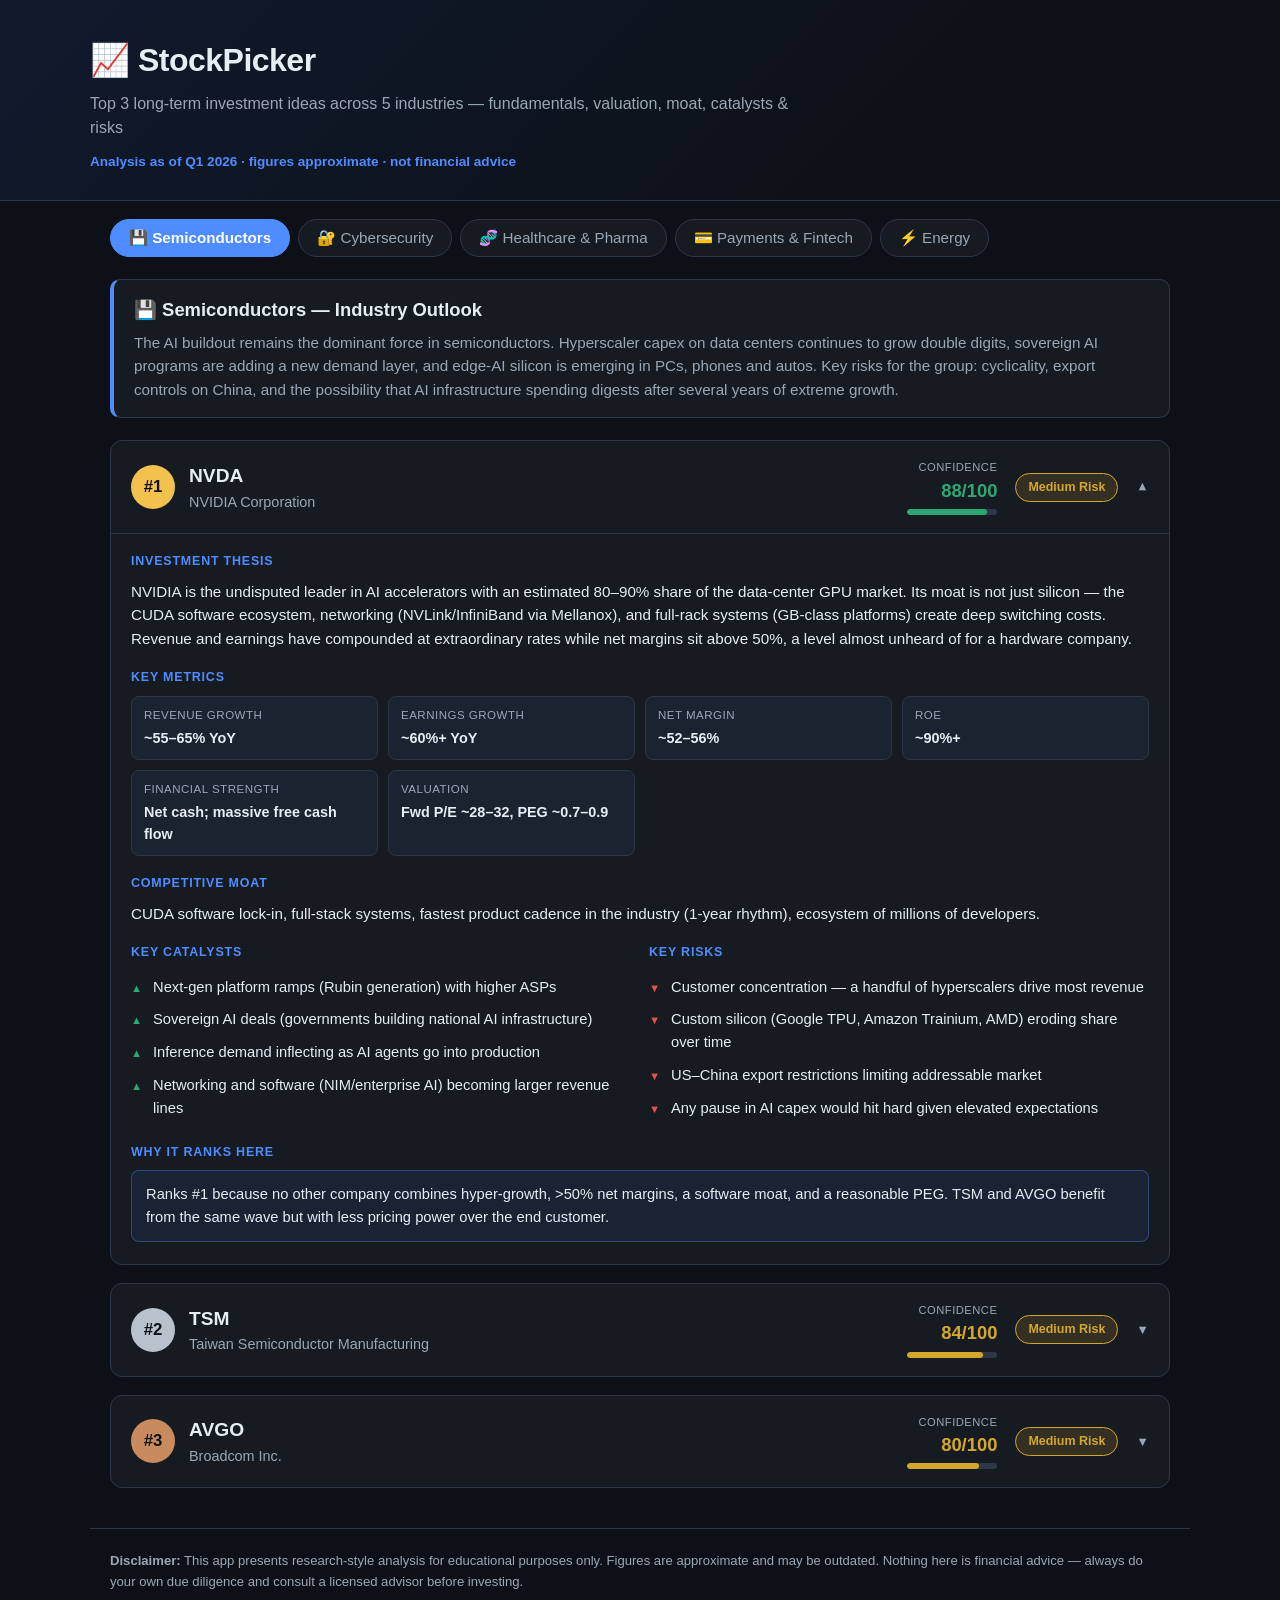
==== index.html @ 44c079ea "Build StockPicker app: top 3 stocks across 5 industries Zero-dependency web dashboard presenting equ" ====
<!DOCTYPE html>
<html lang="en">
<head>
  <meta charset="UTF-8" />
  <meta name="viewport" content="width=device-width, initial-scale=1.0" />
  <title>StockPicker — Top 3 Stocks by Industry</title>
  <link rel="stylesheet" href="styles.css" />
</head>
<body>
  <header class="header">
    <div class="header-inner">
      <h1>📈 StockPicker</h1>
      <p class="tagline">Top 3 long-term investment ideas across 5 industries — fundamentals, valuation, moat, catalysts &amp; risks</p>
      <p class="asof" id="asof"></p>
    </div>
  </header>

  <nav class="tabs" id="tabs" aria-label="Industries"></nav>

  <main id="main">
    <section class="industry-outlook" id="outlook"></section>
    <section class="cards" id="cards"></section>
  </main>

  <footer class="footer">
    <p><strong>Disclaimer:</strong> This app presents research-style analysis for educational purposes only.
    Figures are approximate and may be outdated. Nothing here is financial advice — always do your own
    due diligence and consult a licensed advisor before investing.</p>
  </footer>

  <script src="data.js"></script>
  <script src="app.js"></script>
</body>
</html>
---- styles.css ----
:root {
  --bg: #0d1117;
  --surface: #161b22;
  --surface-2: #1c2330;
  --border: #2d3748;
  --text: #e6edf3;
  --muted: #9aa7b4;
  --accent: #4f8cff;
  --green: #2ea872;
  --amber: #d4a72c;
  --red: #e5534b;
  --gold: #f2c14e;
  --silver: #b9c2cc;
  --bronze: #c98a5e;
}

* { box-sizing: border-box; margin: 0; padding: 0; }

body {
  background: var(--bg);
  color: var(--text);
  font-family: -apple-system, BlinkMacSystemFont, "Segoe UI", Roboto, Helvetica, Arial, sans-serif;
  line-height: 1.55;
}

.header {
  background: linear-gradient(135deg, #101a2e 0%, #0d1117 70%);
  border-bottom: 1px solid var(--border);
  padding: 36px 20px 28px;
}
.header-inner { max-width: 1100px; margin: 0 auto; }
.header h1 { font-size: 2rem; letter-spacing: -0.5px; }
.tagline { color: var(--muted); margin-top: 6px; max-width: 720px; }
.asof { color: var(--accent); font-size: 0.85rem; margin-top: 10px; font-weight: 600; }

.tabs {
  display: flex;
  flex-wrap: wrap;
  gap: 8px;
  max-width: 1100px;
  margin: 0 auto;
  padding: 18px 20px 0;
  position: sticky;
  top: 0;
  background: var(--bg);
  z-index: 10;
}
.tab {
  background: var(--surface);
  border: 1px solid var(--border);
  color: var(--muted);
  border-radius: 999px;
  padding: 9px 18px;
  font-size: 0.95rem;
  cursor: pointer;
  transition: all 0.15s ease;
}
.tab:hover { color: var(--text); border-color: var(--accent); }
.tab.active {
  background: var(--accent);
  border-color: var(--accent);
  color: #fff;
  font-weight: 600;
}

main { max-width: 1100px; margin: 0 auto; padding: 22px 20px 40px; }

.industry-outlook {
  background: var(--surface);
  border: 1px solid var(--border);
  border-left: 4px solid var(--accent);
  border-radius: 10px;
  padding: 16px 20px;
  margin-bottom: 22px;
  color: var(--muted);
  font-size: 0.95rem;
}
.industry-outlook h2 { color: var(--text); font-size: 1.15rem; margin-bottom: 6px; }

.cards { display: flex; flex-direction: column; gap: 18px; }

.card {
  background: var(--surface);
  border: 1px solid var(--border);
  border-radius: 12px;
  overflow: hidden;
}
.card-head {
  display: flex;
  align-items: center;
  gap: 14px;
  padding: 18px 20px;
  cursor: pointer;
  user-select: none;
}
.card-head:hover { background: var(--surface-2); }

.rank-badge {
  flex-shrink: 0;
  width: 44px;
  height: 44px;
  border-radius: 50%;
  display: flex;
  align-items: center;
  justify-content: center;
  font-weight: 800;
  font-size: 1.05rem;
  color: #0d1117;
}
.rank-1 { background: var(--gold); }
.rank-2 { background: var(--silver); }
.rank-3 { background: var(--bronze); }

.card-title { flex: 1; min-width: 0; }
.card-title .ticker { font-size: 1.2rem; font-weight: 700; }
.card-title .name { color: var(--muted); font-size: 0.9rem; }

.card-meta { display: flex; align-items: center; gap: 18px; flex-shrink: 0; }

.confidence { text-align: right; }
.confidence .label { font-size: 0.7rem; color: var(--muted); text-transform: uppercase; letter-spacing: 0.5px; }
.confidence .value { font-weight: 800; font-size: 1.15rem; }
.conf-bar { width: 90px; height: 6px; background: var(--border); border-radius: 3px; margin-top: 4px; overflow: hidden; }
.conf-fill { height: 100%; border-radius: 3px; background: var(--green); }

.risk-pill {
  padding: 4px 12px;
  border-radius: 999px;
  font-size: 0.78rem;
  font-weight: 700;
  white-space: nowrap;
}
.risk-low { background: rgba(46,168,114,0.15); color: var(--green); border: 1px solid var(--green); }
.risk-medium { background: rgba(212,167,44,0.15); color: var(--amber); border: 1px solid var(--amber); }
.risk-high { background: rgba(229,83,75,0.15); color: var(--red); border: 1px solid var(--red); }

.chevron { color: var(--muted); transition: transform 0.2s ease; font-size: 0.8rem; }
.card.open .chevron { transform: rotate(180deg); }

.card-body { display: none; padding: 0 20px 22px; border-top: 1px solid var(--border); }
.card.open .card-body { display: block; }

.section { margin-top: 18px; }
.section h3 {
  font-size: 0.78rem;
  text-transform: uppercase;
  letter-spacing: 0.8px;
  color: var(--accent);
  margin-bottom: 8px;
}
.section p { color: var(--text); font-size: 0.95rem; }

.metrics-grid {
  display: grid;
  grid-template-columns: repeat(auto-fill, minmax(230px, 1fr));
  gap: 10px;
}
.metric {
  background: var(--surface-2);
  border: 1px solid var(--border);
  border-radius: 8px;
  padding: 10px 12px;
}
.metric .k { font-size: 0.72rem; color: var(--muted); text-transform: uppercase; letter-spacing: 0.5px; }
.metric .v { font-size: 0.9rem; font-weight: 600; margin-top: 2px; }

.two-col { display: grid; grid-template-columns: 1fr 1fr; gap: 18px; }
@media (max-width: 720px) {
  .two-col { grid-template-columns: 1fr; }
  .card-meta { gap: 10px; }
  .conf-bar { width: 60px; }
}

ul.list { list-style: none; }
ul.list li {
  font-size: 0.92rem;
  padding: 5px 0 5px 22px;
  position: relative;
  color: var(--text);
}
ul.list.catalysts li::before { content: "▲"; color: var(--green); position: absolute; left: 0; font-size: 0.7rem; top: 9px; }
ul.list.risks li::before { content: "▼"; color: var(--red); position: absolute; left: 0; font-size: 0.7rem; top: 9px; }

.why-above {
  background: rgba(79,140,255,0.08);
  border: 1px solid rgba(79,140,255,0.35);
  border-radius: 8px;
  padding: 12px 14px;
  font-size: 0.92rem;
}

.footer {
  border-top: 1px solid var(--border);
  padding: 22px 20px 36px;
  max-width: 1100px;
  margin: 0 auto;
  color: var(--muted);
  font-size: 0.82rem;
}
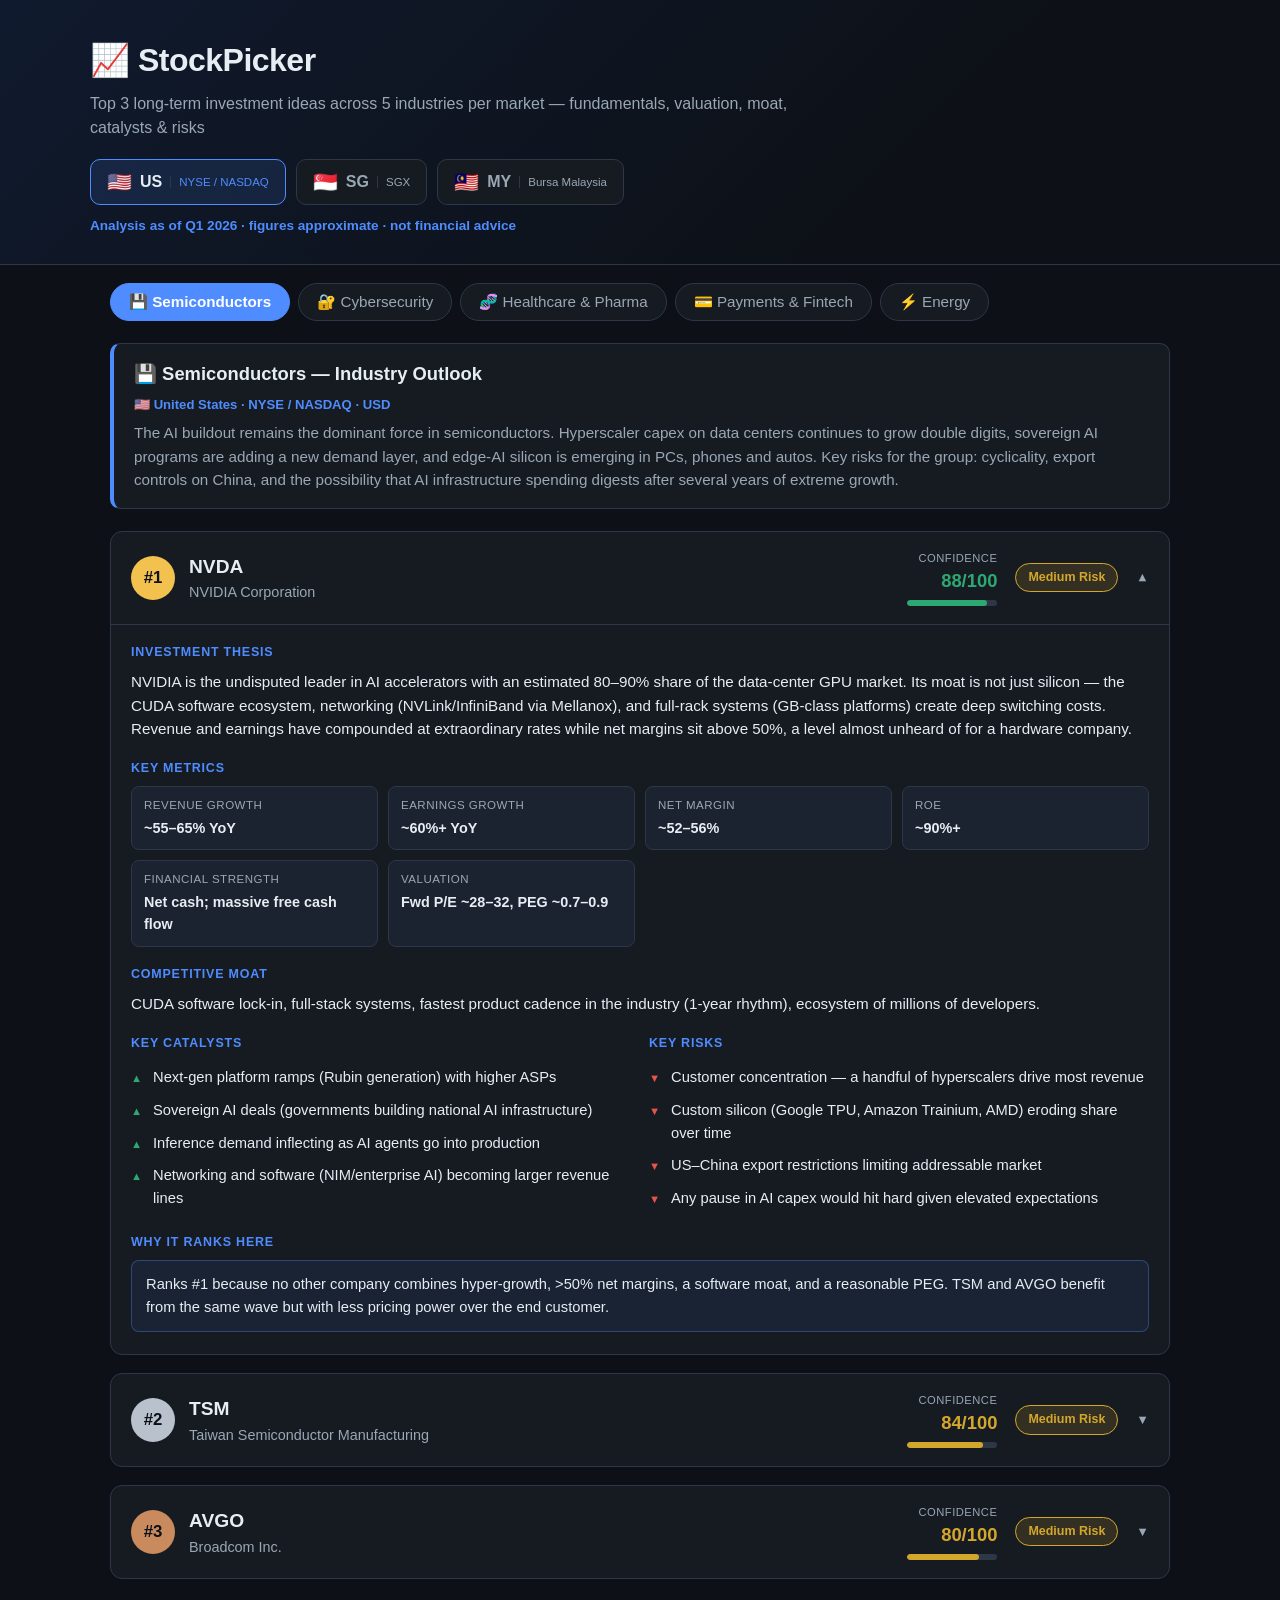
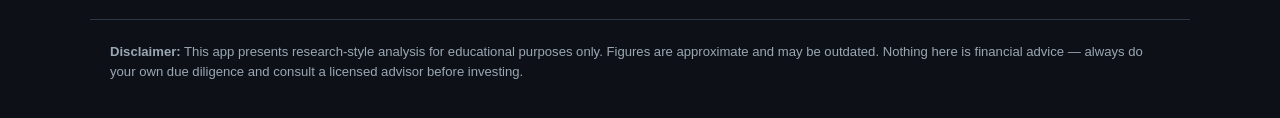
==== commit 07caa5a0: "Add market switcher with SG (SGX) and MY (Bursa) stock picks Restructure data around a markets array" ====
--- a/index.html
+++ b/index.html
@@ -10,7 +10,8 @@
   <header class="header">
     <div class="header-inner">
       <h1>📈 StockPicker</h1>
-      <p class="tagline">Top 3 long-term investment ideas across 5 industries — fundamentals, valuation, moat, catalysts &amp; risks</p>
+      <p class="tagline">Top 3 long-term investment ideas across 5 industries per market — fundamentals, valuation, moat, catalysts &amp; risks</p>
+      <nav class="market-switch" id="markets" aria-label="Markets"></nav>
       <p class="asof" id="asof"></p>
     </div>
   </header>
--- a/styles.css
+++ b/styles.css
@@ -33,6 +33,39 @@
 .tagline { color: var(--muted); margin-top: 6px; max-width: 720px; }
 .asof { color: var(--accent); font-size: 0.85rem; margin-top: 10px; font-weight: 600; }
 
+.market-switch { display: flex; gap: 10px; margin-top: 18px; flex-wrap: wrap; }
+.market-btn {
+  display: flex;
+  align-items: center;
+  gap: 8px;
+  background: var(--surface);
+  border: 1px solid var(--border);
+  color: var(--muted);
+  border-radius: 10px;
+  padding: 10px 16px;
+  font-size: 1rem;
+  font-weight: 700;
+  cursor: pointer;
+  transition: all 0.15s ease;
+}
+.market-btn .flag { font-size: 1.25rem; }
+.market-btn .exchange {
+  font-size: 0.72rem;
+  font-weight: 500;
+  color: var(--muted);
+  border-left: 1px solid var(--border);
+  padding-left: 8px;
+}
+.market-btn:hover { color: var(--text); border-color: var(--accent); }
+.market-btn.active {
+  background: rgba(79,140,255,0.12);
+  border-color: var(--accent);
+  color: var(--text);
+}
+.market-btn.active .exchange { color: var(--accent); }
+
+.market-context { color: var(--accent); font-size: 0.82rem; font-weight: 600; margin-bottom: 6px; }
+
 .tabs {
   display: flex;
   flex-wrap: wrap;
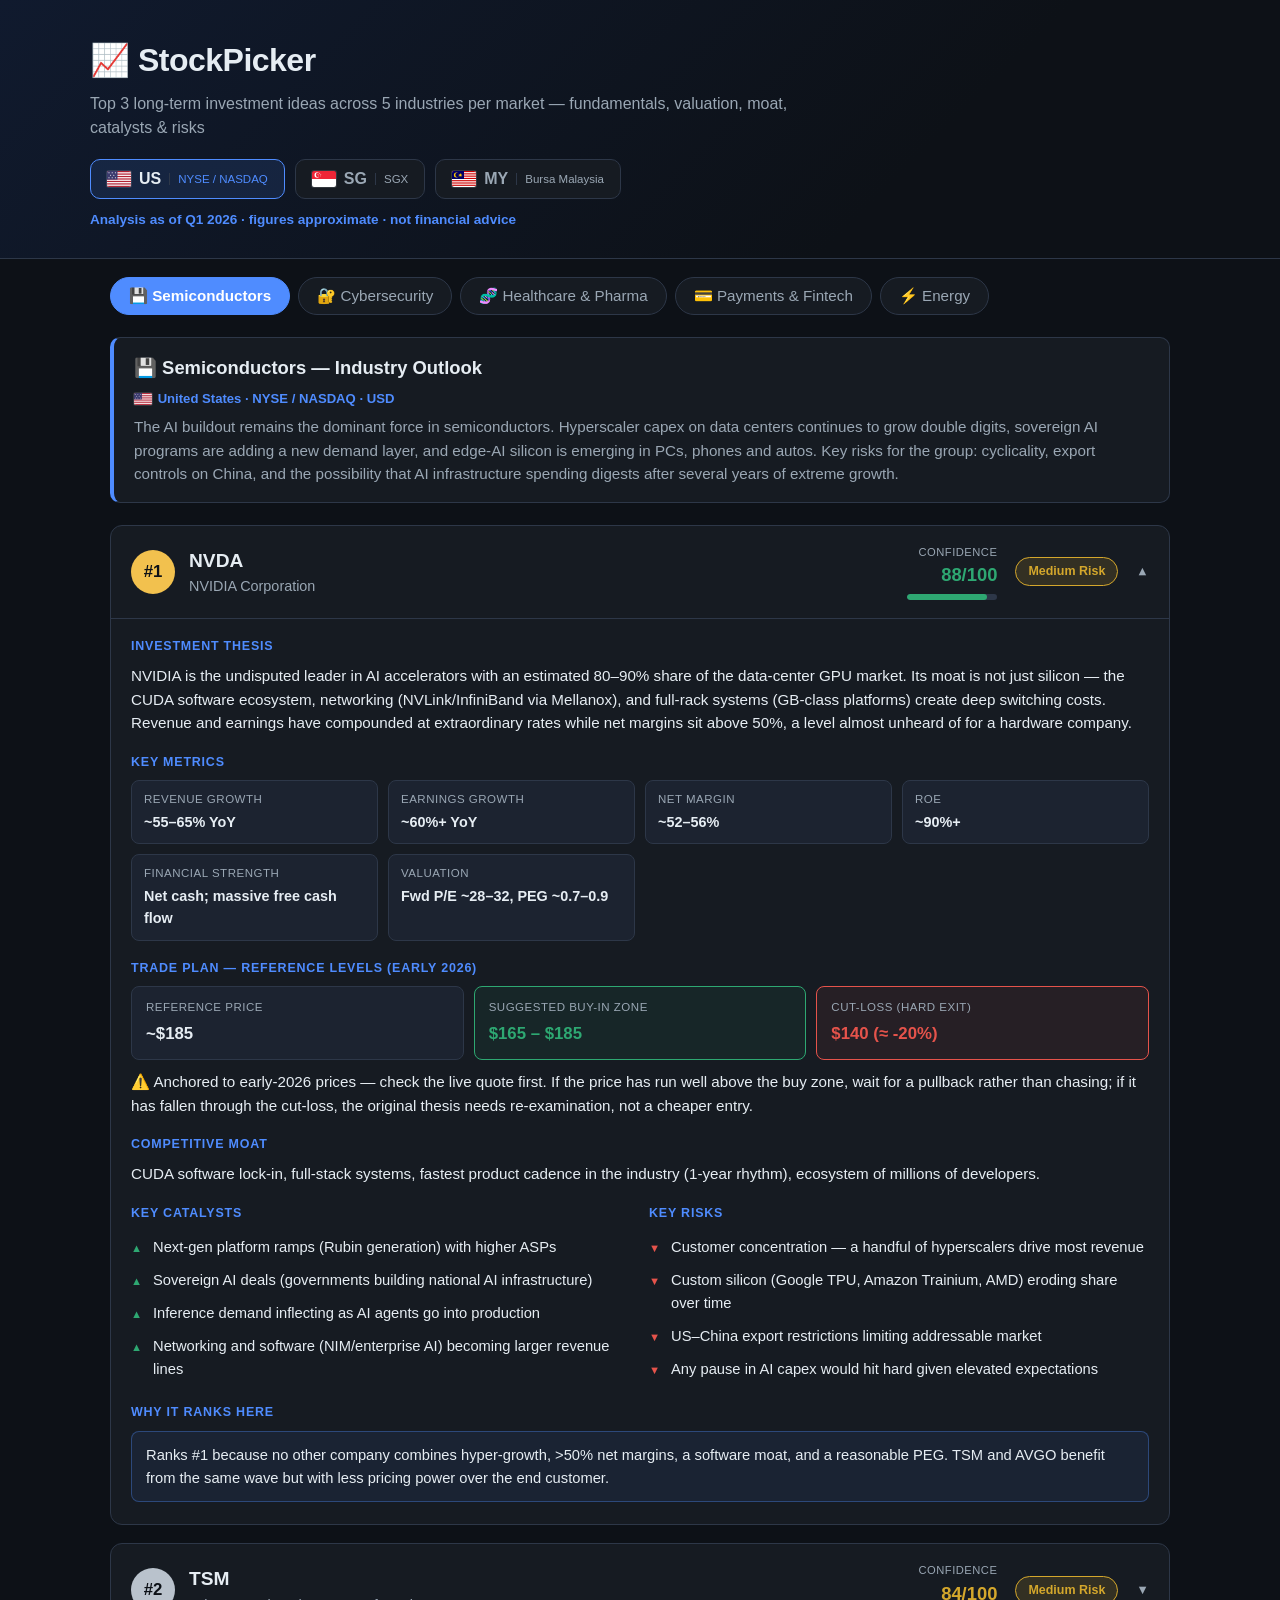
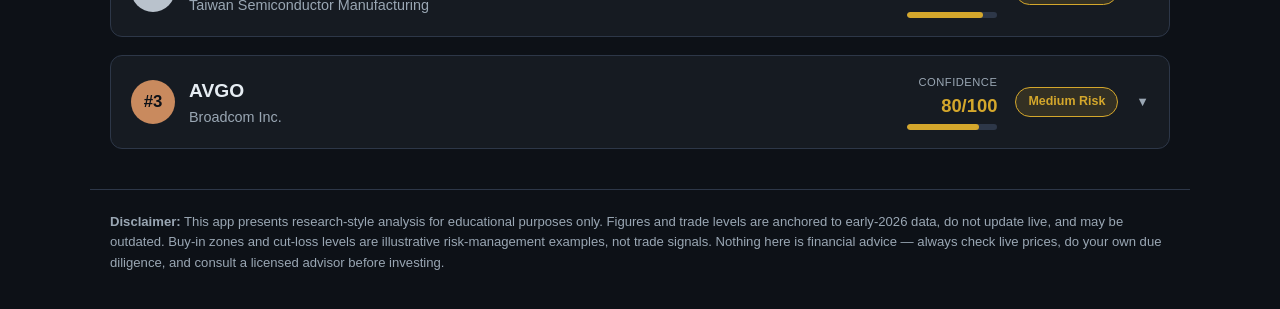
==== commit f874bf09: "Add trade plan with buy-in zone and cut-loss per stock Each stock card gains a Trade Plan section sh" ====
--- a/index.html
+++ b/index.html
@@ -25,8 +25,10 @@
 
   <footer class="footer">
     <p><strong>Disclaimer:</strong> This app presents research-style analysis for educational purposes only.
-    Figures are approximate and may be outdated. Nothing here is financial advice — always do your own
-    due diligence and consult a licensed advisor before investing.</p>
+    Figures and trade levels are anchored to early-2026 data, do not update live, and may be outdated.
+    Buy-in zones and cut-loss levels are illustrative risk-management examples, not trade signals.
+    Nothing here is financial advice — always check live prices, do your own due diligence, and consult
+    a licensed advisor before investing.</p>
   </footer>
 
   <script src="data.js"></script>
--- a/styles.css
+++ b/styles.css
@@ -48,7 +48,10 @@
   cursor: pointer;
   transition: all 0.15s ease;
 }
-.market-btn .flag { font-size: 1.25rem; }
+.flag { display: inline-flex; align-items: center; }
+.flag svg { width: 24px; height: 16px; border-radius: 2px; display: block; box-shadow: 0 0 0 1px rgba(255,255,255,0.12); }
+.flag-inline svg { width: 18px; height: 12px; vertical-align: -1px; }
+.flag-inline { vertical-align: middle; margin-right: 2px; }
 .market-btn .exchange {
   font-size: 0.72rem;
   font-weight: 500;
@@ -214,6 +217,26 @@
 ul.list.catalysts li::before { content: "▲"; color: var(--green); position: absolute; left: 0; font-size: 0.7rem; top: 9px; }
 ul.list.risks li::before { content: "▼"; color: var(--red); position: absolute; left: 0; font-size: 0.7rem; top: 9px; }
 
+.trade-grid {
+  display: grid;
+  grid-template-columns: repeat(3, 1fr);
+  gap: 10px;
+}
+@media (max-width: 720px) { .trade-grid { grid-template-columns: 1fr; } }
+.trade-box {
+  border-radius: 8px;
+  padding: 12px 14px;
+  background: var(--surface-2);
+  border: 1px solid var(--border);
+}
+.trade-box .k { font-size: 0.72rem; color: var(--muted); text-transform: uppercase; letter-spacing: 0.5px; }
+.trade-box .v { font-size: 1.05rem; font-weight: 800; margin-top: 4px; }
+.trade-box.buy { border-color: var(--green); background: rgba(46,168,114,0.08); }
+.trade-box.buy .v { color: var(--green); }
+.trade-box.stop { border-color: var(--red); background: rgba(229,83,75,0.08); }
+.trade-box.stop .v { color: var(--red); }
+.trade-note { font-size: 0.8rem; color: var(--muted); margin-top: 10px; }
+
 .why-above {
   background: rgba(79,140,255,0.08);
   border: 1px solid rgba(79,140,255,0.35);
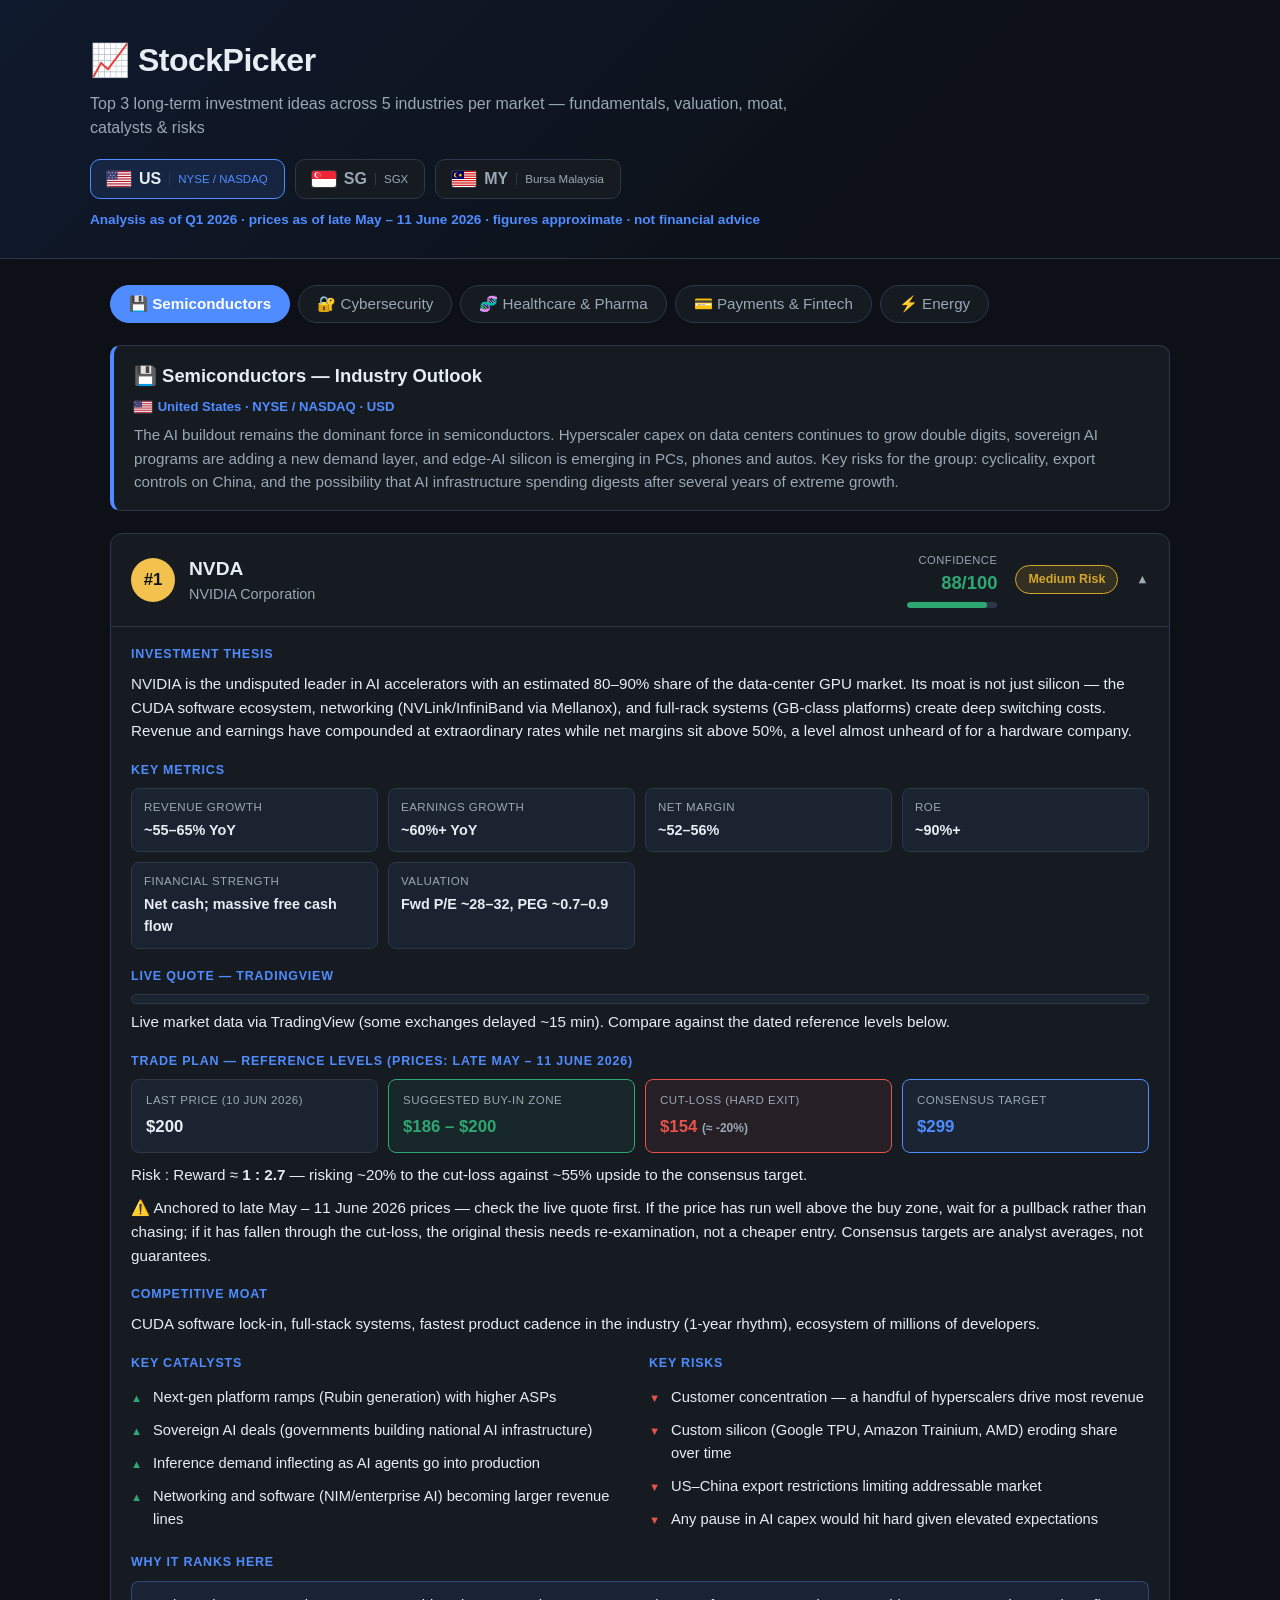
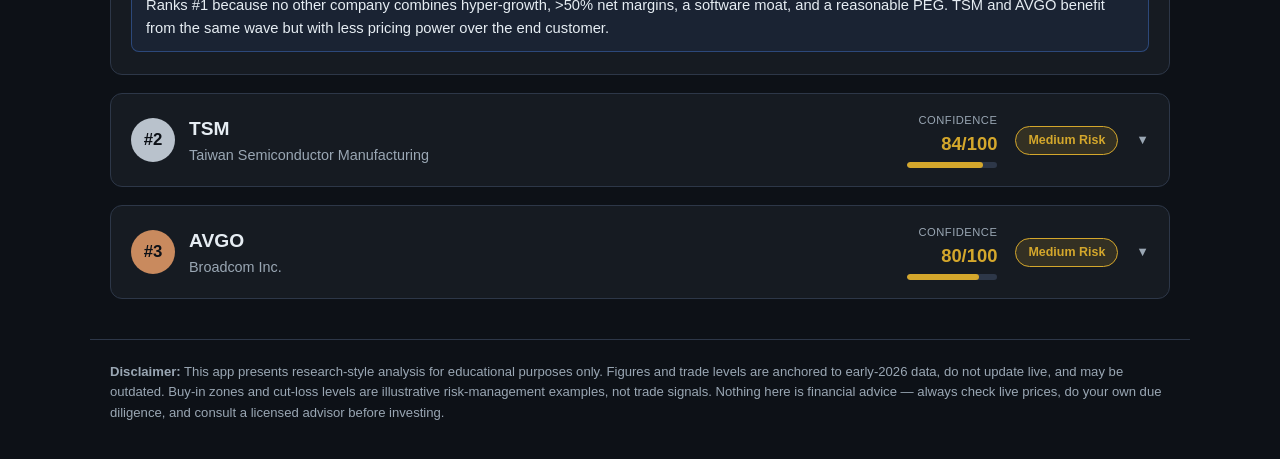
==== commit bbe1ebc9: "Add live prices via TradingView embed widgets Each stock card gets a live single-quote widget and th" ====
--- a/index.html
+++ b/index.html
@@ -15,6 +15,8 @@
       <p class="asof" id="asof"></p>
     </div>
   </header>
+
+  <div class="tape" id="tape"></div>
 
   <nav class="tabs" id="tabs" aria-label="Industries"></nav>
 
--- a/styles.css
+++ b/styles.css
@@ -69,6 +69,15 @@
 
 .market-context { color: var(--accent); font-size: 0.82rem; font-weight: 600; margin-bottom: 6px; }
 
+.tape {
+  max-width: 1100px;
+  margin: 0 auto;
+  padding: 8px 20px 0;
+  min-height: 0;
+}
+.tv-slot { border: 1px solid var(--border); border-radius: 8px; background: var(--surface-2); padding: 4px; }
+.tv-note { font-size: 0.75rem; color: var(--muted); margin-top: 6px; }
+
 .tabs {
   display: flex;
   flex-wrap: wrap;
@@ -219,10 +228,11 @@
 
 .trade-grid {
   display: grid;
-  grid-template-columns: repeat(3, 1fr);
+  grid-template-columns: repeat(4, 1fr);
   gap: 10px;
 }
-@media (max-width: 720px) { .trade-grid { grid-template-columns: 1fr; } }
+@media (max-width: 900px) { .trade-grid { grid-template-columns: repeat(2, 1fr); } }
+@media (max-width: 520px) { .trade-grid { grid-template-columns: 1fr; } }
 .trade-box {
   border-radius: 8px;
   padding: 12px 14px;
@@ -235,6 +245,11 @@
 .trade-box.buy .v { color: var(--green); }
 .trade-box.stop { border-color: var(--red); background: rgba(229,83,75,0.08); }
 .trade-box.stop .v { color: var(--red); }
+.trade-box.target { border-color: var(--accent); background: rgba(79,140,255,0.08); }
+.trade-box.target .v { color: var(--accent); }
+.trade-box .pct { font-size: 0.75rem; font-weight: 600; color: var(--muted); }
+.rr-line { font-size: 0.9rem; margin-top: 10px; color: var(--text); }
+.rr-line.rr-bad { color: var(--amber); font-weight: 600; }
 .trade-note { font-size: 0.8rem; color: var(--muted); margin-top: 10px; }
 
 .why-above {
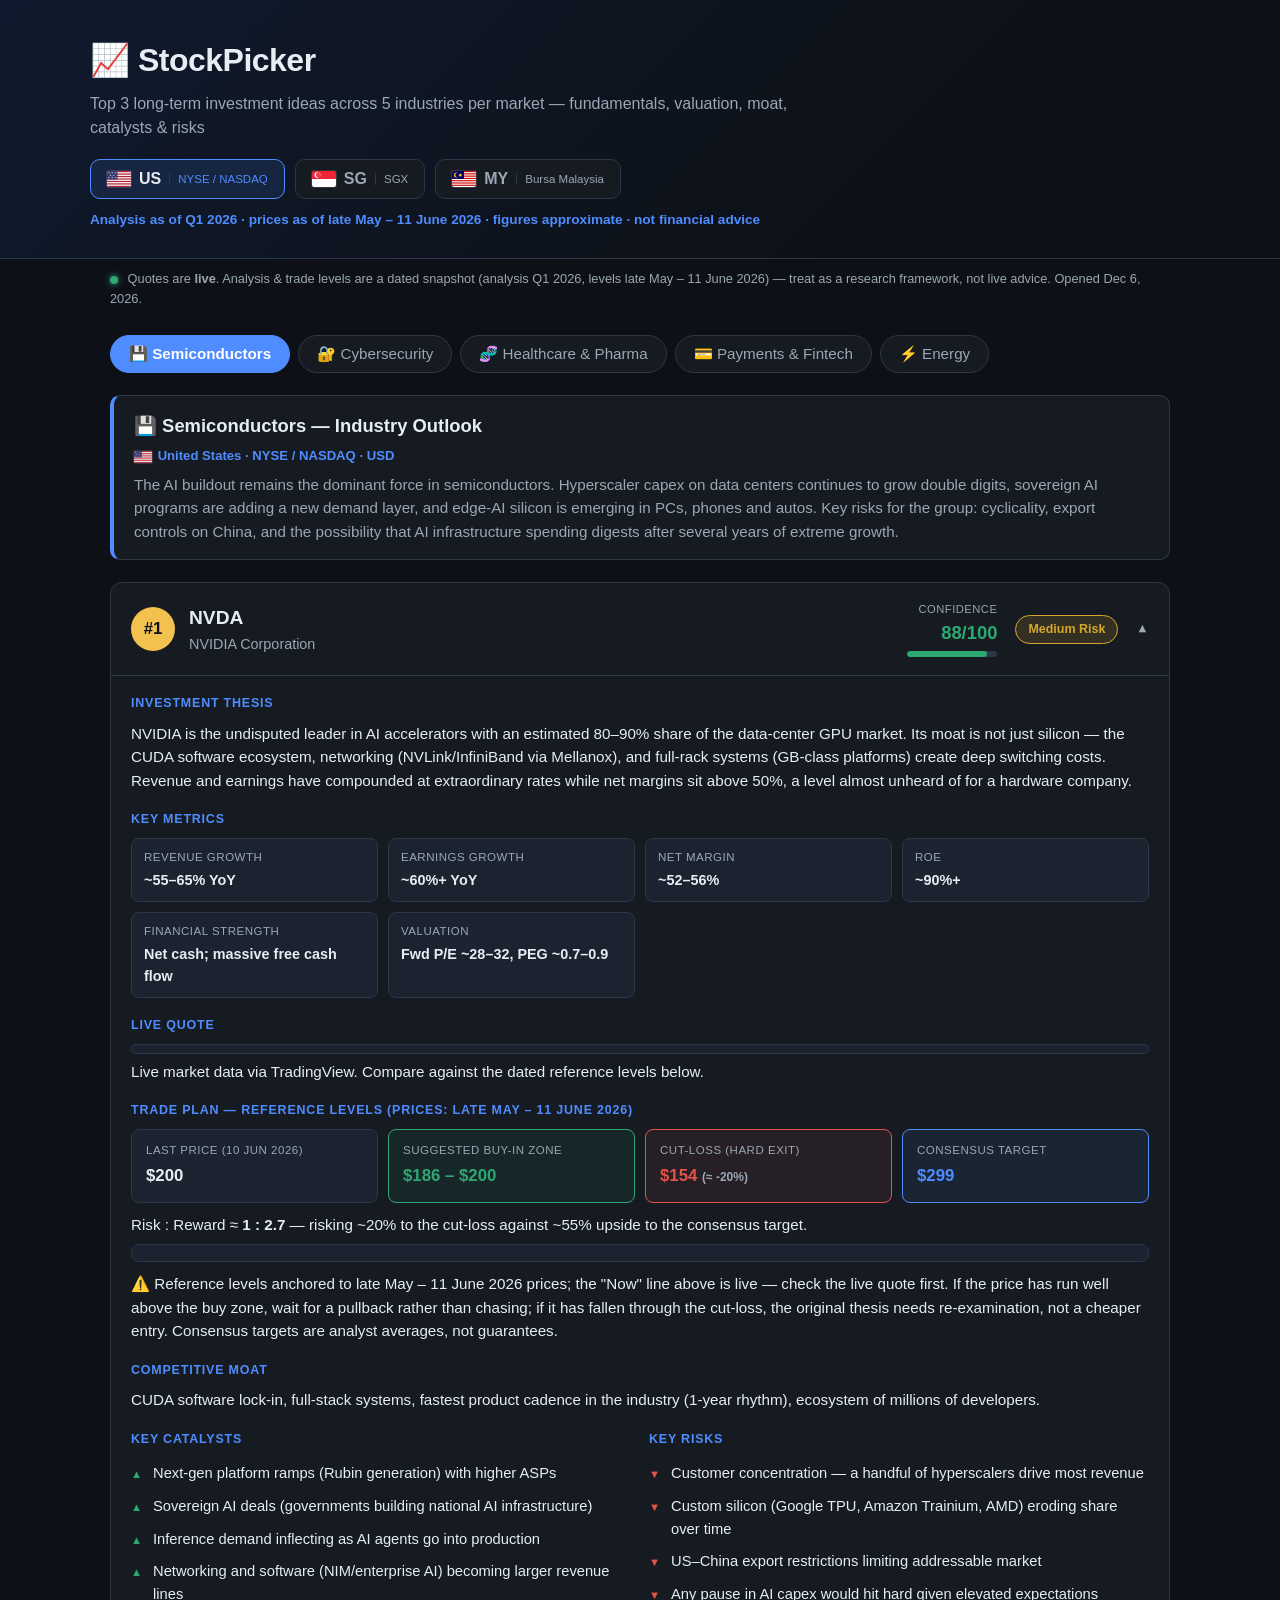
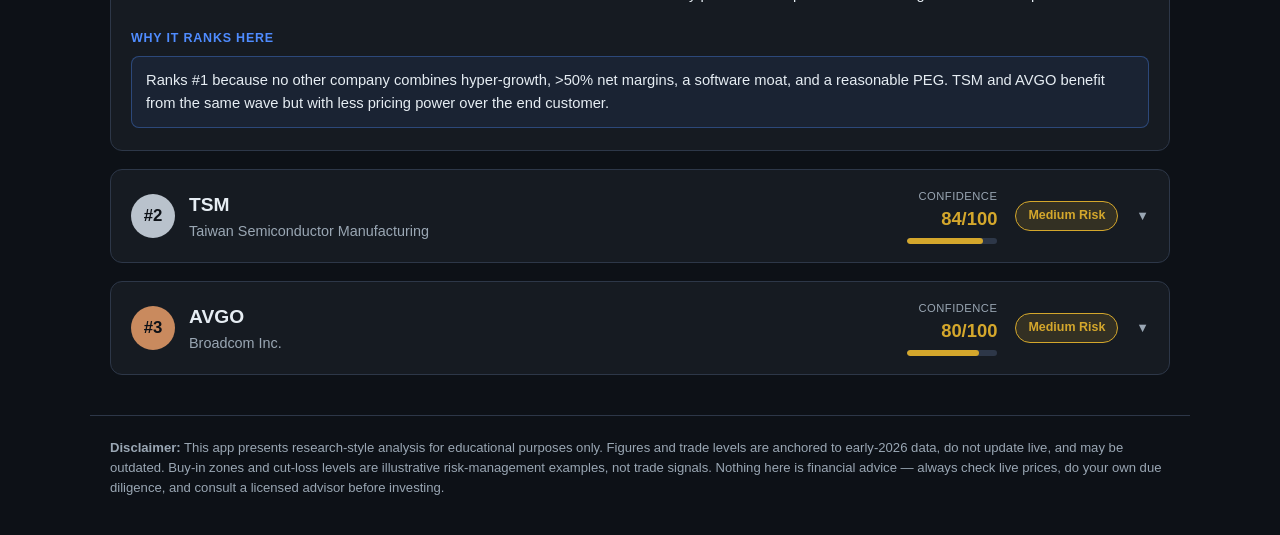
==== commit 2b11e5e6: "Add live zone badges on card headers and a data-freshness banner - Each collapsed card header now sh" ====
--- a/index.html
+++ b/index.html
@@ -15,6 +15,8 @@
       <p class="asof" id="asof"></p>
     </div>
   </header>
+
+  <div class="freshness" id="freshness"></div>
 
   <div class="tape" id="tape"></div>
 
--- a/styles.css
+++ b/styles.css
@@ -78,6 +78,52 @@
 .tv-slot { border: 1px solid var(--border); border-radius: 8px; background: var(--surface-2); padding: 4px; }
 .tv-note { font-size: 0.75rem; color: var(--muted); margin-top: 6px; }
 
+.yq { display: flex; align-items: baseline; gap: 12px; flex-wrap: wrap; padding: 10px 12px; }
+.yq-price { font-size: 1.4rem; font-weight: 800; }
+.yq-cur { font-size: 0.8rem; font-weight: 600; color: var(--muted); }
+.yq-loading { color: var(--muted); font-size: 0.9rem; }
+.yq-meta { font-size: 0.78rem; color: var(--muted); }
+.yq-meta a { color: var(--accent); }
+.up { color: var(--green); font-weight: 700; }
+.down { color: var(--red); font-weight: 700; }
+
+.tape-scroll {
+  overflow: hidden;
+  border: 1px solid var(--border);
+  border-radius: 8px;
+  background: var(--surface);
+  padding: 6px 0;
+  -webkit-mask-image: linear-gradient(to right, transparent, #000 4%, #000 96%, transparent);
+  mask-image: linear-gradient(to right, transparent, #000 4%, #000 96%, transparent);
+}
+.tape-track {
+  display: flex;
+  width: max-content;
+  animation: tape-scroll 45s linear infinite;
+}
+.tape-scroll:hover .tape-track { animation-play-state: paused; }
+@keyframes tape-scroll {
+  from { transform: translateX(0); }
+  to { transform: translateX(-50%); }
+}
+@media (prefers-reduced-motion: reduce) {
+  .tape-track { animation: none; flex-wrap: wrap; width: auto; }
+}
+.chip {
+  display: inline-flex;
+  gap: 6px;
+  align-items: baseline;
+  white-space: nowrap;
+  padding: 2px 14px;
+  margin-right: 4px;
+  border-right: 1px solid var(--border);
+  font-size: 0.82rem;
+  color: var(--text);
+  text-decoration: none;
+}
+.chip:hover strong { color: var(--accent); }
+.chip-q { color: var(--muted); }
+
 .tabs {
   display: flex;
   flex-wrap: wrap;
@@ -250,6 +296,63 @@
 .trade-box .pct { font-size: 0.75rem; font-weight: 600; color: var(--muted); }
 .rr-line { font-size: 0.9rem; margin-top: 10px; color: var(--text); }
 .rr-line.rr-bad { color: var(--amber); font-weight: 600; }
+
+.live-status {
+  font-size: 0.9rem;
+  margin-top: 8px;
+  padding: 8px 12px;
+  background: var(--surface-2);
+  border: 1px solid var(--border);
+  border-radius: 8px;
+  color: var(--text);
+}
+.ls-loading { color: var(--muted); }
+.ls-now { font-weight: 700; }
+.ls-dot {
+  display: inline-block;
+  width: 9px; height: 9px;
+  border-radius: 50%;
+  margin-right: 7px;
+  vertical-align: middle;
+}
+.ls-green { background: var(--green); box-shadow: 0 0 6px var(--green); }
+.ls-amber { background: var(--amber); box-shadow: 0 0 6px var(--amber); }
+.ls-blue { background: var(--accent); box-shadow: 0 0 6px var(--accent); }
+.ls-red { background: var(--red); box-shadow: 0 0 6px var(--red); }
+.warn { color: var(--amber); font-weight: 700; }
+
+.zone-badge {
+  display: inline-flex;
+  align-items: center;
+  gap: 5px;
+  font-size: 0.72rem;
+  font-weight: 600;
+  color: var(--muted);
+  white-space: nowrap;
+}
+.zone-badge:empty { display: none; }
+@media (max-width: 640px) { .zone-badge { display: none; } }
+
+.freshness {
+  max-width: 1100px;
+  margin: 0 auto;
+  padding: 10px 20px 0;
+  font-size: 0.8rem;
+  color: var(--muted);
+}
+.freshness:empty { display: none; }
+.fresh-dot {
+  display: inline-block;
+  width: 8px; height: 8px;
+  border-radius: 50%;
+  background: var(--green);
+  box-shadow: 0 0 6px var(--green);
+  margin-right: 6px;
+  vertical-align: middle;
+  animation: fresh-pulse 2s ease-in-out infinite;
+}
+@keyframes fresh-pulse { 0%,100% { opacity: 1; } 50% { opacity: 0.35; } }
+@media (prefers-reduced-motion: reduce) { .fresh-dot { animation: none; } }
 .trade-note { font-size: 0.8rem; color: var(--muted); margin-top: 10px; }
 
 .why-above {
